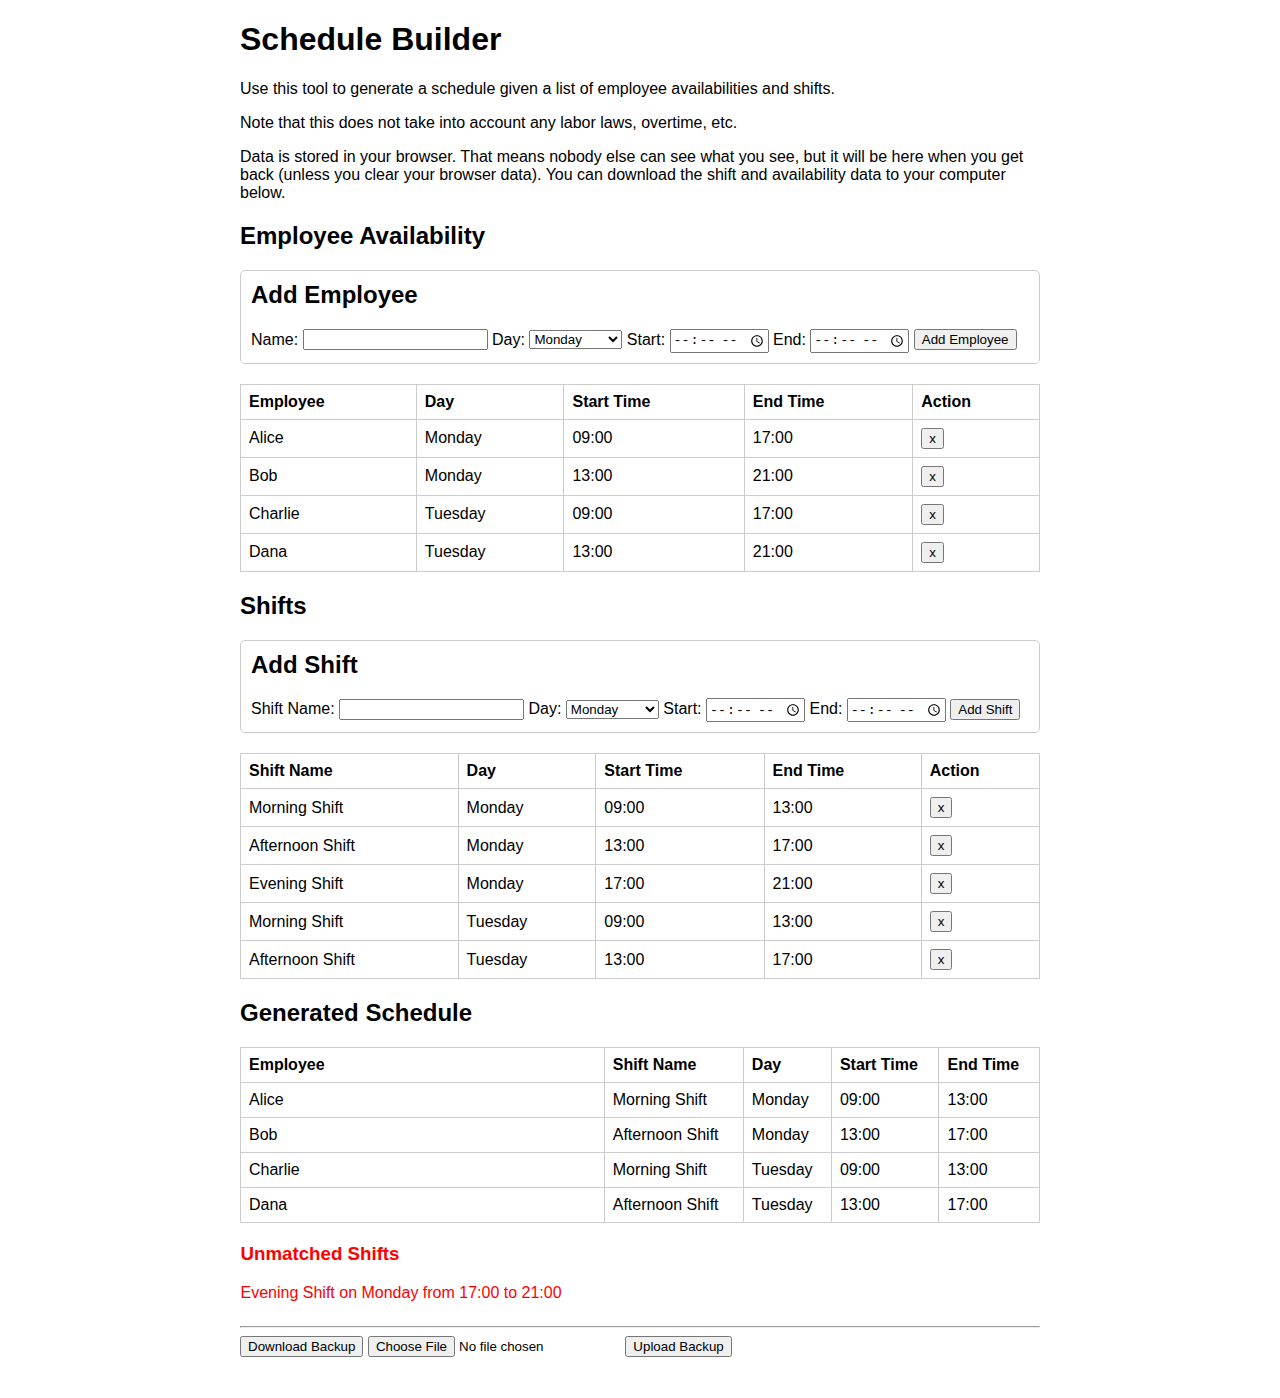
==== index.html @ 0260d4ac "feat: Add Dockerfile to host application using Nginx" ====
<!DOCTYPE html>
<html lang="en">

<head>
    <meta charset="UTF-8">
    <meta name="viewport" content="width=device-width, initial-scale=1.0">
    <title>Schedule Builder</title>
    <link rel="stylesheet" href="styles.css">
</head>

<body>
    <div class="container">
        <h1>Schedule Builder</h1>

        <p>Use this tool to generate a schedule given a list of employee availabilities and shifts.</p>
        <p>Note that this does not take into account any labor laws, overtime, etc.</p>

        <p>
            Data is stored in your browser. That means nobody else can see what
            you see, but it will be here when you get back (unless you clear your
            browser data). You can download the shift and availability data to your
            computer below.
        </p>

        <div class="schedule">
            <h2>Employee Availability</h2>
            <div class="form-section">
                <h2>Add Employee</h2>
                <form id="employeeForm">
                    <label for="employeeName">Name:</label>
                    <input type="text" id="employeeName" name="employeeName" required>
                    <label for="availabilityDay">Day:</label>
                    <select id="availabilityDay" name="availabilityDay" required>
                        <option value="Monday">Monday</option>
                        <option value="Tuesday">Tuesday</option>
                        <option value="Wednesday">Wednesday</option>
                        <option value="Thursday">Thursday</option>
                        <option value="Friday">Friday</option>
                        <option value="Saturday">Saturday</option>
                        <option value="Sunday">Sunday</option>
                    </select>
                    <label for="availabilityStartTime">Start:</label>
                    <input type="time" id="availabilityStartTime" name="availabilityStartTime" required>
                    <label for="availabilityEndTime">End:</label>
                    <input type="time" id="availabilityEndTime" name="availabilityEndTime" required>
                    <button type="submit">Add Employee</button>
                </form>
            </div>
            <table id="availabilityTable">
                <thead>
                    <tr>
                        <th>Employee</th>
                        <th>Day</th>
                        <th>Start Time</th>
                        <th>End Time</th>
                        <th>Action</th>
                    </tr>
                </thead>
                <tbody>
                    <!-- Schedule entries will be added here -->
                </tbody>
            </table>
        </div>


        <h2>Shifts</h2>
        <div class="form-section">
            <h2>Add Shift</h2>
            <form id="shiftForm">
                <label for="shiftName">Shift Name:</label>
                <input type="text" id="shiftName" name="shiftName" required>
                <label for="shiftDay">Day:</label>
                <select id="shiftDay" name="shiftDay" required>
                    <option value="Monday">Monday</option>
                    <option value="Tuesday">Tuesday</option>
                    <option value="Wednesday">Wednesday</option>
                    <option value="Thursday">Thursday</option>
                    <option value="Friday">Friday</option>
                    <option value="Saturday">Saturday</option>
                    <option value="Sunday">Sunday</option>
                </select>
                <label for="startTime">Start:</label>
                <input type="time" id="startTime" name="startTime" required>
                <label for="endTime">End:</label>
                <input type="time" id="endTime" name="endTime" required>
                <button type="submit">Add Shift</button>
            </form>
        </div>

        <div class="schedule">
            <table id="shiftTable">
                <thead>
                    <tr>
                        <th>Shift Name</th>
                        <th>Day</th>
                        <th>Start Time</th>
                        <th>End Time</th>
                        <th>Action</th>
                    </tr>
                </thead>
                <tbody>
                    <!-- Shift entries will be added here -->
                </tbody>
            </table>


        </div>

        <div class="schedule">
            <h2>Generated Schedule</h2>
            <table id="generatedScheduleTable">
                <thead>
                    <tr>
                        <th>Employee</th>
                        <th>Shift Name</th>
                        <th>Day</th>
                        <th>Start Time</th>
                        <th>End Time</th>
                    </tr>
                </thead>
                <tbody>
                    <!-- Generated schedule entries will be added here -->
                </tbody>
            </table>
        </div>
        <hr>
        <div>
            <button id="downloadBackup">Download Backup</button>
            <input type="file" id="uploadBackup" accept=".json">
            <button id="uploadBackupButton">Upload Backup</button>
        </div>
    </div>


    <script src="scripts.js"></script>
</body>

</html>
---- styles.css ----
body {
    font-family: Arial, sans-serif;
    margin: 20px;
}

.container {
    max-width: 800px;
    margin: 0 auto;
}

.form-section {
    margin-bottom: 20px;
    padding: 10px;
    border: 1px solid #ccc;
    border-radius: 5px;
}

.form-section h2 {
    margin-top: 0;
}

.schedule {
    margin-top: 20px;
}

.schedule table {
    width: 100%;
    border-collapse: collapse;
}

.schedule th,
.schedule td {
    border: 1px solid #ccc;
    padding: 8px;
    text-align: left;
}
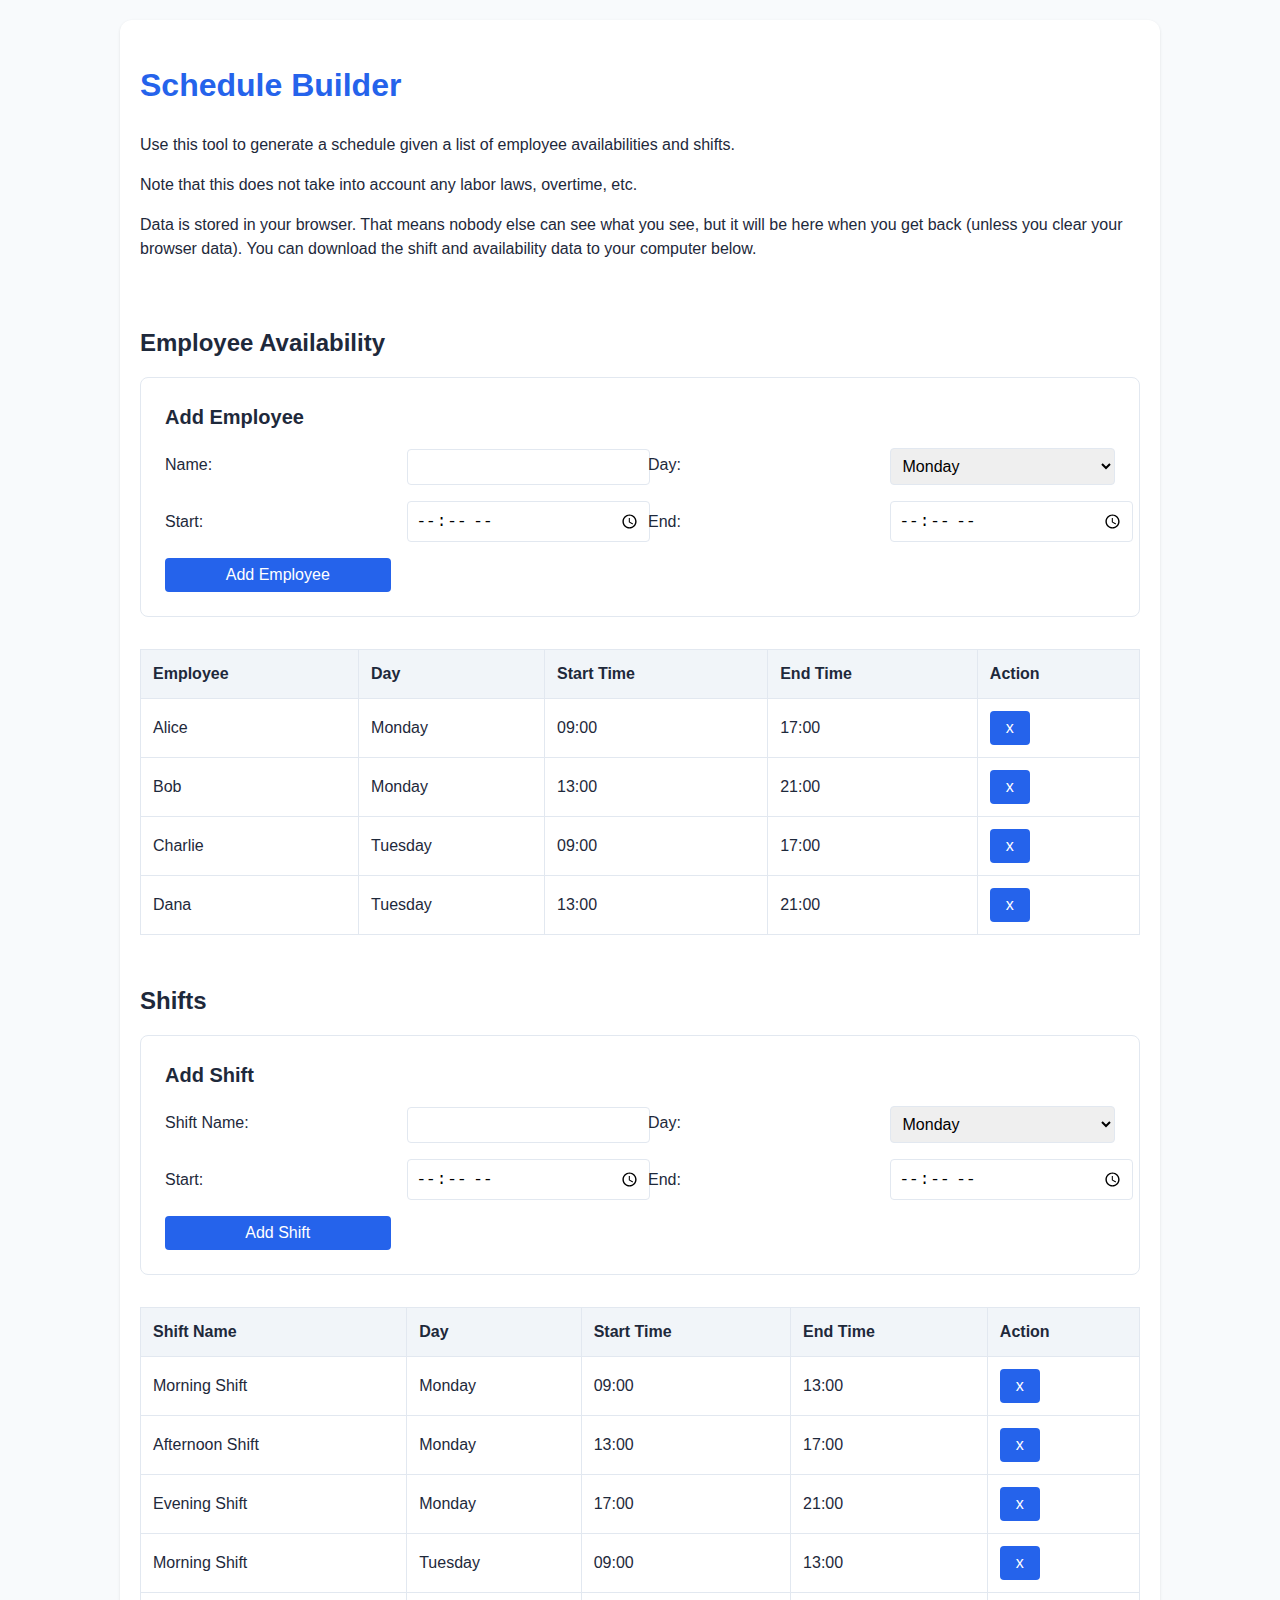
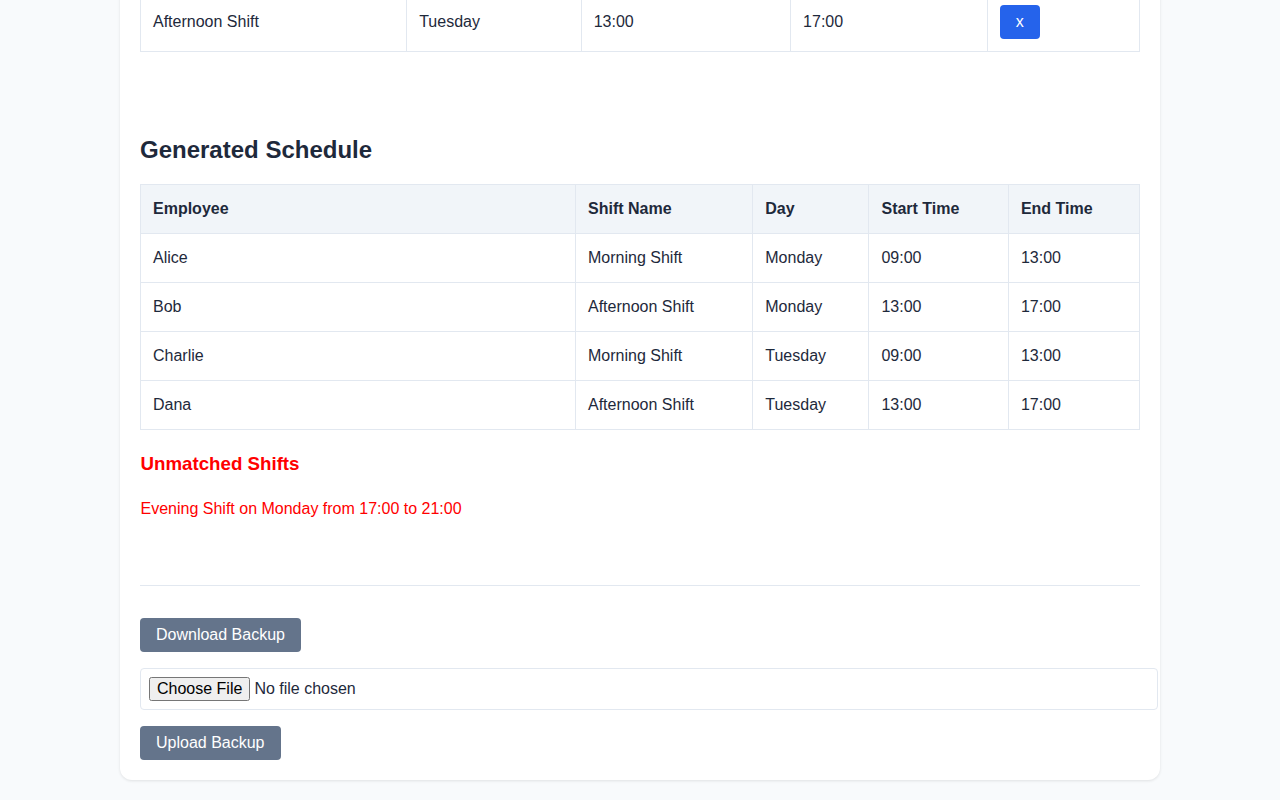
==== commit 7adf4645: "style: Modernize CSS with minimalist design and responsive layout" ====
--- a/index.html
+++ b/index.html
@@ -6,6 +6,7 @@
     <meta name="viewport" content="width=device-width, initial-scale=1.0">
     <title>Schedule Builder</title>
     <link rel="stylesheet" href="styles.css">
+    <link rel="icon" href="data:,">
 </head>
 
 <body>
@@ -135,4 +136,4 @@
     <script src="scripts.js"></script>
 </body>
 
-</html>+</html>
--- a/styles.css
+++ b/styles.css
@@ -1,36 +1,127 @@
+:root {
+    --primary-color: #2563eb;
+    --background-color: #f8fafc;
+    --text-color: #1e293b;
+    --border-color: #e2e8f0;
+}
+
 body {
-    font-family: Arial, sans-serif;
-    margin: 20px;
+    font-family: -apple-system, BlinkMacSystemFont, "Segoe UI", Roboto, sans-serif;
+    margin: 0;
+    padding: 20px;
+    background-color: var(--background-color);
+    color: var(--text-color);
+    line-height: 1.5;
 }
 
 .container {
-    max-width: 800px;
+    max-width: 1000px;
     margin: 0 auto;
+    padding: 20px;
+    background-color: white;
+    border-radius: 12px;
+    box-shadow: 0 1px 3px rgba(0, 0, 0, 0.1);
+}
+
+h1 {
+    color: var(--primary-color);
+    margin-bottom: 1.5rem;
+}
+
+h2 {
+    color: var(--text-color);
+    margin-top: 2rem;
+    margin-bottom: 1rem;
 }
 
 .form-section {
-    margin-bottom: 20px;
-    padding: 10px;
-    border: 1px solid #ccc;
-    border-radius: 5px;
+    margin-bottom: 2rem;
+    padding: 1.5rem;
+    border: 1px solid var(--border-color);
+    border-radius: 8px;
+    background-color: white;
 }
 
 .form-section h2 {
     margin-top: 0;
+    font-size: 1.25rem;
+}
+
+form {
+    display: grid;
+    grid-template-columns: repeat(auto-fit, minmax(200px, 1fr));
+    gap: 1rem;
+    align-items: end;
+}
+
+label {
+    display: block;
+    margin-bottom: 0.5rem;
+    font-weight: 500;
+}
+
+input, select {
+    width: 100%;
+    padding: 0.5rem;
+    border: 1px solid var(--border-color);
+    border-radius: 4px;
+    font-size: 1rem;
+}
+
+button {
+    background-color: var(--primary-color);
+    color: white;
+    border: none;
+    padding: 0.5rem 1rem;
+    border-radius: 4px;
+    cursor: pointer;
+    font-size: 1rem;
+    transition: background-color 0.2s;
+}
+
+button:hover {
+    background-color: #1d4ed8;
 }
 
 .schedule {
-    margin-top: 20px;
+    margin-top: 2rem;
+    overflow-x: auto;
 }
 
-.schedule table {
+table {
     width: 100%;
     border-collapse: collapse;
+    margin-bottom: 1rem;
+    background-color: white;
 }
 
-.schedule th,
-.schedule td {
-    border: 1px solid #ccc;
-    padding: 8px;
+th, td {
+    border: 1px solid var(--border-color);
+    padding: 0.75rem;
     text-align: left;
 }
+
+th {
+    background-color: #f1f5f9;
+    font-weight: 600;
+}
+
+tr:hover {
+    background-color: #f8fafc;
+}
+
+#downloadBackup,
+#uploadBackupButton {
+    background-color: #64748b;
+    margin-right: 1rem;
+}
+
+#uploadBackup {
+    margin: 1rem 0;
+}
+
+hr {
+    border: none;
+    border-top: 1px solid var(--border-color);
+    margin: 2rem 0;
+}
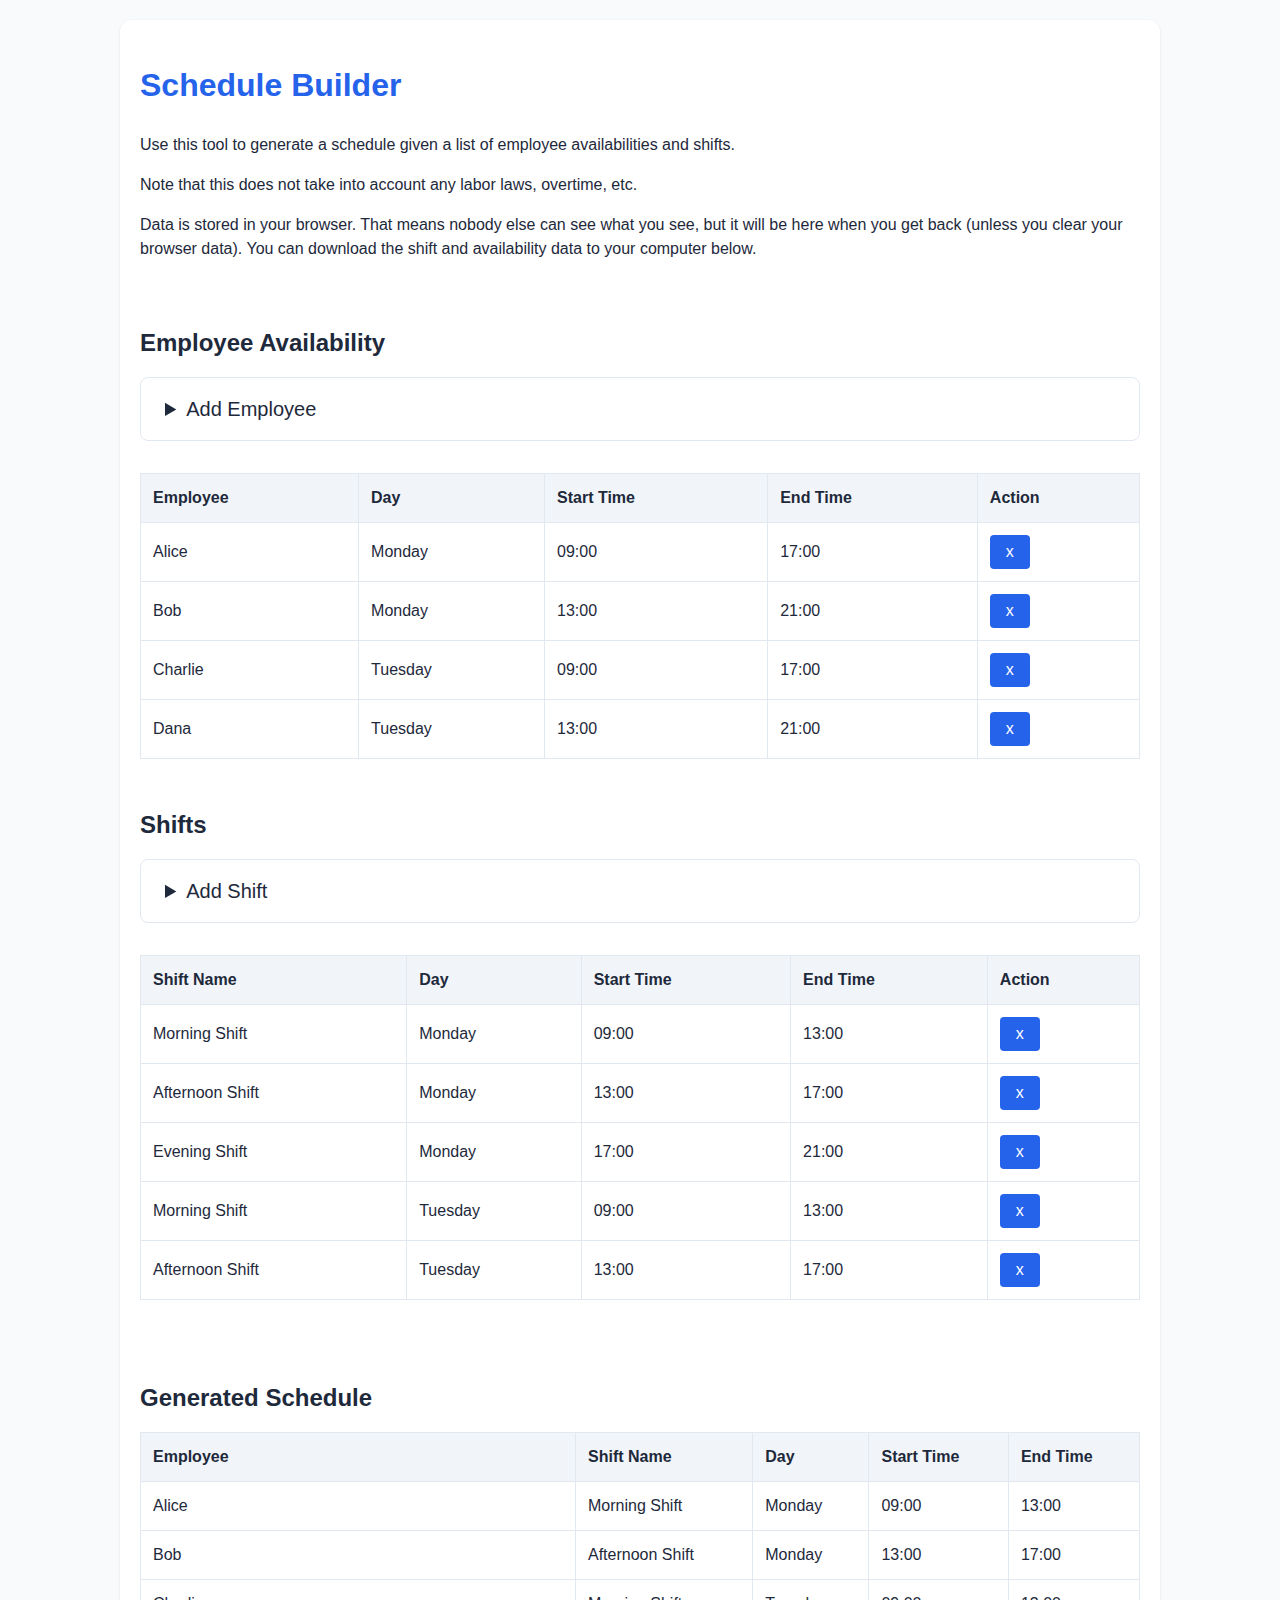
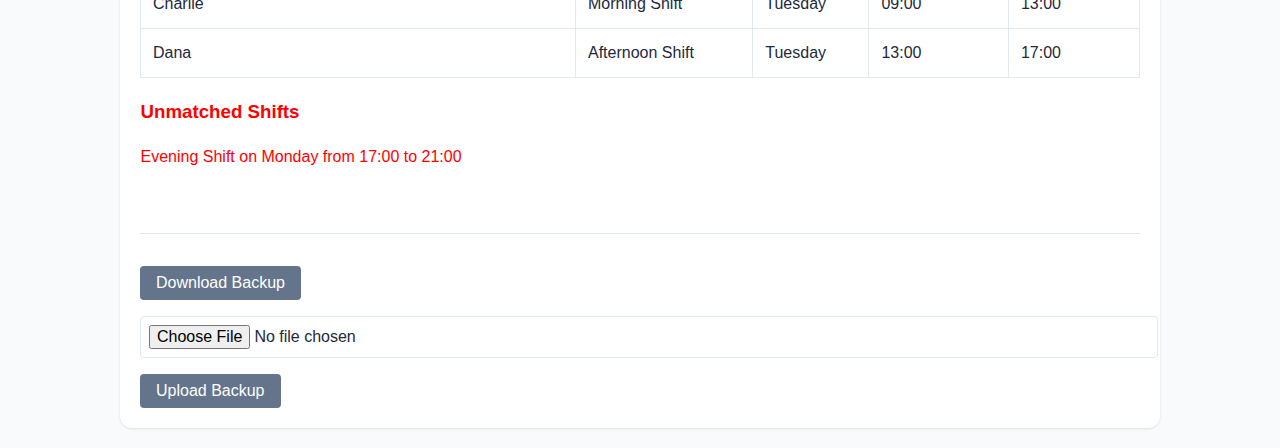
==== commit a895b4b8: "feat: Add expandable drawers for employee and shift forms" ====
--- a/index.html
+++ b/index.html
@@ -25,8 +25,8 @@
 
         <div class="schedule">
             <h2>Employee Availability</h2>
-            <div class="form-section">
-                <h2>Add Employee</h2>
+            <details class="form-section">
+                <summary>Add Employee</summary>
                 <form id="employeeForm">
                     <label for="employeeName">Name:</label>
                     <input type="text" id="employeeName" name="employeeName" required>
@@ -46,7 +46,7 @@
                     <input type="time" id="availabilityEndTime" name="availabilityEndTime" required>
                     <button type="submit">Add Employee</button>
                 </form>
-            </div>
+            </details>
             <table id="availabilityTable">
                 <thead>
                     <tr>
@@ -65,8 +65,8 @@
 
 
         <h2>Shifts</h2>
-        <div class="form-section">
-            <h2>Add Shift</h2>
+        <details class="form-section">
+            <summary>Add Shift</summary>
             <form id="shiftForm">
                 <label for="shiftName">Shift Name:</label>
                 <input type="text" id="shiftName" name="shiftName" required>
@@ -86,7 +86,7 @@
                 <input type="time" id="endTime" name="endTime" required>
                 <button type="submit">Add Shift</button>
             </form>
-        </div>
+        </details>
 
         <div class="schedule">
             <table id="shiftTable">
--- a/styles.css
+++ b/styles.css
@@ -36,15 +36,30 @@
 
 .form-section {
     margin-bottom: 2rem;
-    padding: 1.5rem;
     border: 1px solid var(--border-color);
     border-radius: 8px;
     background-color: white;
 }
 
-.form-section h2 {
-    margin-top: 0;
+.form-section summary {
+    padding: 1rem 1.5rem;
+    cursor: pointer;
+    font-weight: 500;
     font-size: 1.25rem;
+    user-select: none;
+}
+
+.form-section summary:hover {
+    background-color: var(--background-color);
+}
+
+.form-section form {
+    padding: 1.5rem;
+    border-top: 1px solid var(--border-color);
+}
+
+.form-section[open] summary {
+    border-bottom: 1px solid var(--border-color);
 }
 
 form {
@@ -56,7 +71,7 @@
 
 label {
     display: block;
-    margin-bottom: 0.5rem;
+    margin: .5rem;
     font-weight: 500;
 }
 
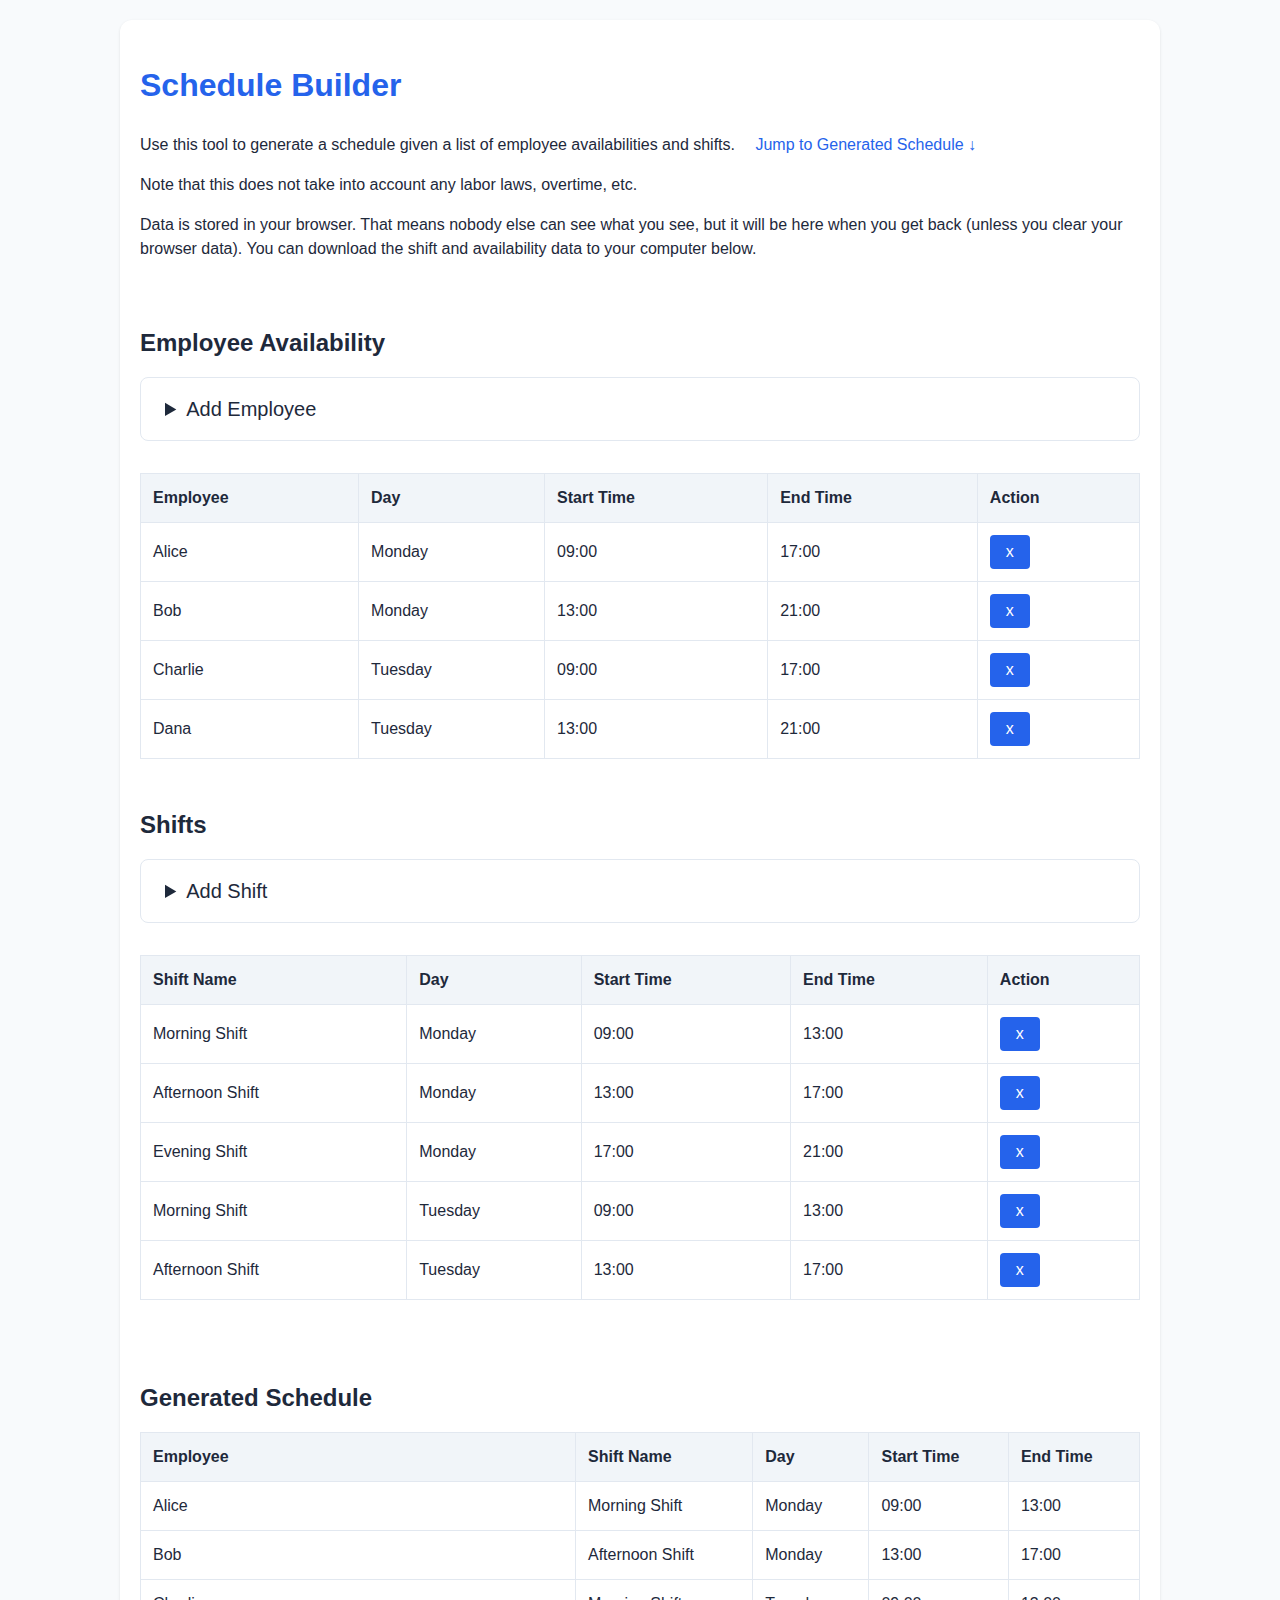
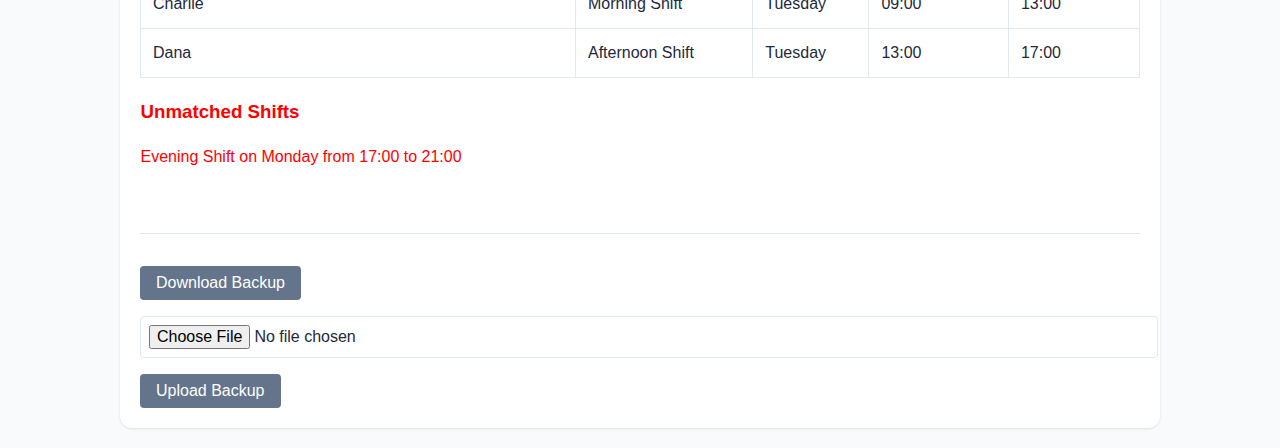
==== commit 0c71120b: "feat: Add "Jump to Schedule" link with smooth scroll functionality" ====
--- a/index.html
+++ b/index.html
@@ -13,7 +13,9 @@
     <div class="container">
         <h1>Schedule Builder</h1>
 
-        <p>Use this tool to generate a schedule given a list of employee availabilities and shifts.</p>
+        <p>Use this tool to generate a schedule given a list of employee availabilities and shifts. 
+            <a href="#generated-schedule" class="jump-link">Jump to Generated Schedule ↓</a>
+        </p>
         <p>Note that this does not take into account any labor laws, overtime, etc.</p>
 
         <p>
@@ -28,10 +30,9 @@
             <details class="form-section">
                 <summary>Add Employee</summary>
                 <form id="employeeForm">
-                    <label for="employeeName">Name:</label>
-                    <input type="text" id="employeeName" name="employeeName" required>
-                    <label for="availabilityDay">Day:</label>
+                    <input type="text" id="employeeName" name="employeeName" placeholder="Employee Name" required>
                     <select id="availabilityDay" name="availabilityDay" required>
+                        <option value="" disabled selected>Select Day</option>
                         <option value="Monday">Monday</option>
                         <option value="Tuesday">Tuesday</option>
                         <option value="Wednesday">Wednesday</option>
@@ -40,10 +41,8 @@
                         <option value="Saturday">Saturday</option>
                         <option value="Sunday">Sunday</option>
                     </select>
-                    <label for="availabilityStartTime">Start:</label>
-                    <input type="time" id="availabilityStartTime" name="availabilityStartTime" required>
-                    <label for="availabilityEndTime">End:</label>
-                    <input type="time" id="availabilityEndTime" name="availabilityEndTime" required>
+                    <input type="time" id="availabilityStartTime" name="availabilityStartTime" placeholder="Start Time" required>
+                    <input type="time" id="availabilityEndTime" name="availabilityEndTime" placeholder="End Time" required>
                     <button type="submit">Add Employee</button>
                 </form>
             </details>
@@ -68,10 +67,9 @@
         <details class="form-section">
             <summary>Add Shift</summary>
             <form id="shiftForm">
-                <label for="shiftName">Shift Name:</label>
-                <input type="text" id="shiftName" name="shiftName" required>
-                <label for="shiftDay">Day:</label>
+                <input type="text" id="shiftName" name="shiftName" placeholder="Shift Name" required>
                 <select id="shiftDay" name="shiftDay" required>
+                    <option value="" disabled selected>Select Day</option>
                     <option value="Monday">Monday</option>
                     <option value="Tuesday">Tuesday</option>
                     <option value="Wednesday">Wednesday</option>
@@ -80,10 +78,8 @@
                     <option value="Saturday">Saturday</option>
                     <option value="Sunday">Sunday</option>
                 </select>
-                <label for="startTime">Start:</label>
-                <input type="time" id="startTime" name="startTime" required>
-                <label for="endTime">End:</label>
-                <input type="time" id="endTime" name="endTime" required>
+                <input type="time" id="startTime" name="startTime" placeholder="Start Time" required>
+                <input type="time" id="endTime" name="endTime" placeholder="End Time" required>
                 <button type="submit">Add Shift</button>
             </form>
         </details>
@@ -107,7 +103,7 @@
 
         </div>
 
-        <div class="schedule">
+        <div id="generated-schedule" class="schedule">
             <h2>Generated Schedule</h2>
             <table id="generatedScheduleTable">
                 <thead>
--- a/styles.css
+++ b/styles.css
@@ -69,13 +69,8 @@
     align-items: end;
 }
 
-label {
-    display: block;
-    margin: .5rem;
-    font-weight: 500;
-}
-
 input, select {
+    margin: 0;
     width: 100%;
     padding: 0.5rem;
     border: 1px solid var(--border-color);
@@ -96,6 +91,18 @@
 
 button:hover {
     background-color: #1d4ed8;
+}
+
+.jump-link {
+    display: inline-block;
+    margin-left: 1rem;
+    color: var(--primary-color);
+    text-decoration: none;
+    font-weight: 500;
+}
+
+.jump-link:hover {
+    text-decoration: underline;
 }
 
 .schedule {
